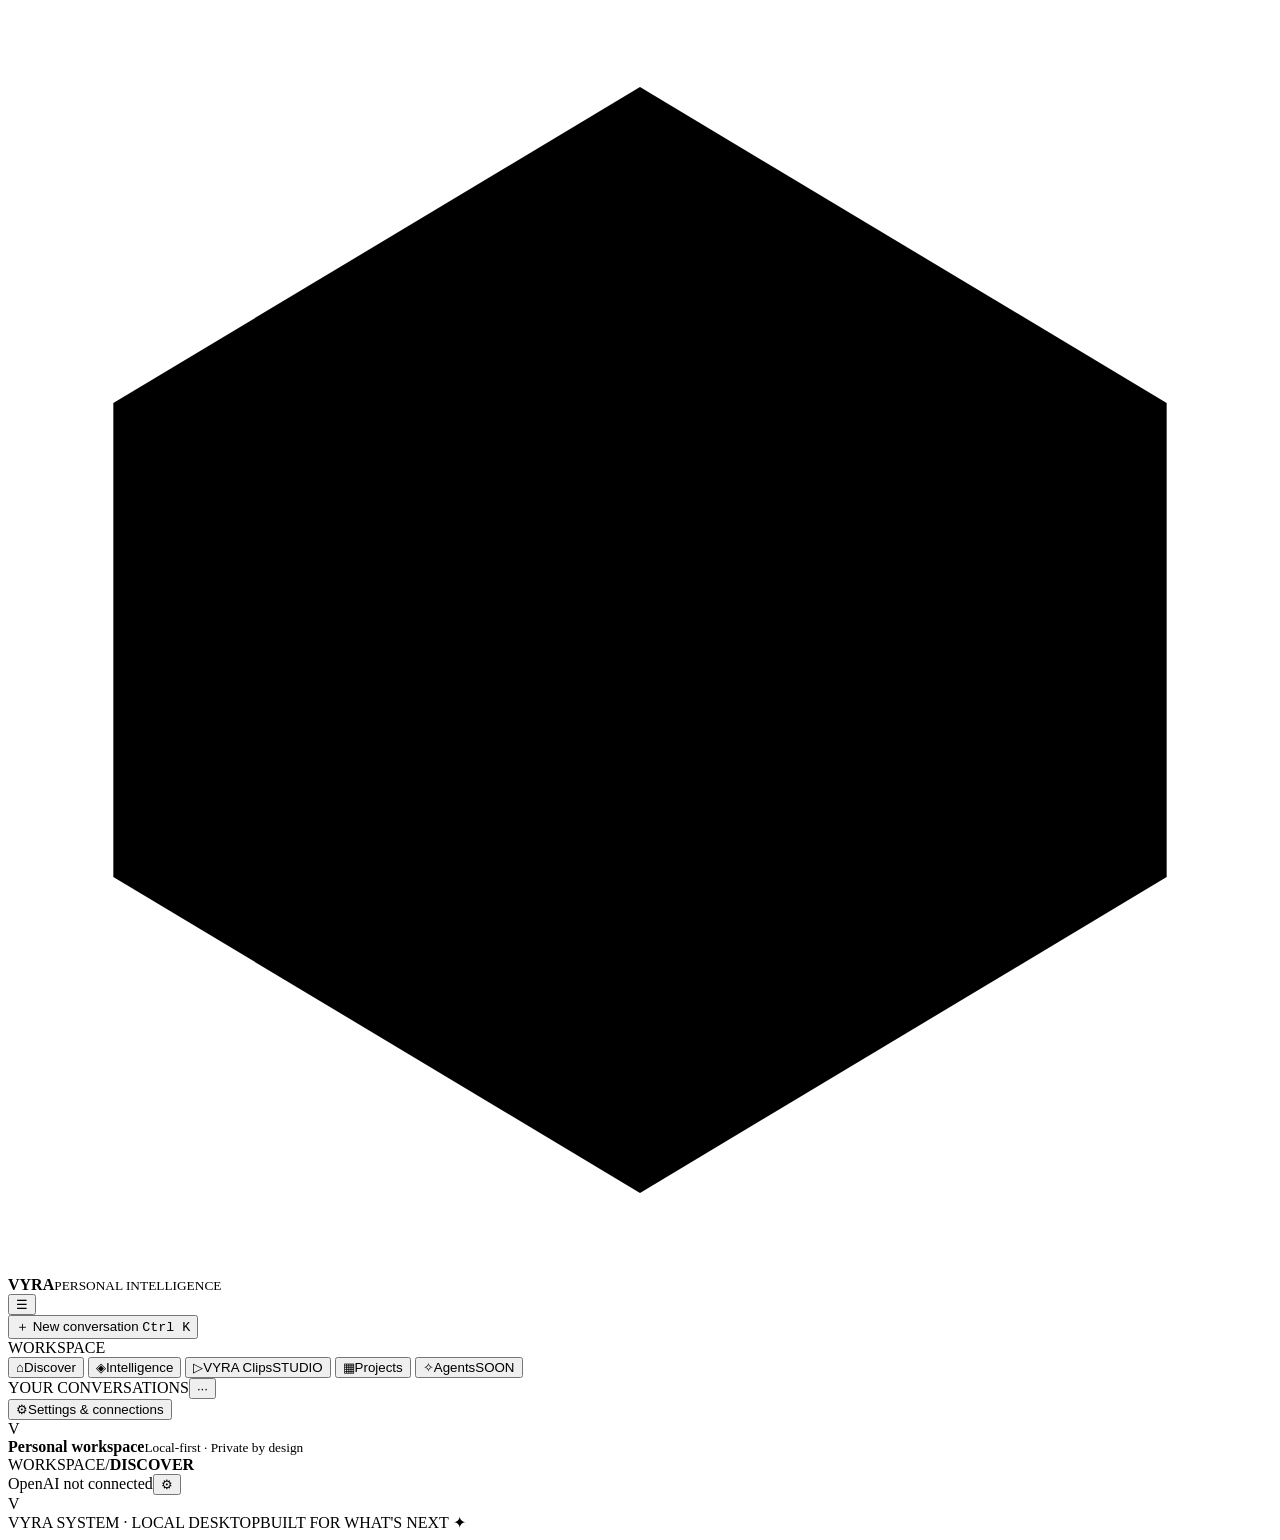
==== web/index.html @ 62887aff "Add files via upload" ====
<!DOCTYPE html>
<html lang="en"><head><meta charset="UTF-8"><meta name="viewport" content="width=device-width, initial-scale=1.0"><meta name="theme-color" content="#0c1018"><meta name="vyra-session" content="__VYRA_SESSION__"><title>VYRA — Your intelligence, your control</title><link rel="stylesheet" href="/styles.css"></head>
<body><div id="app" class="app">
<aside id="side" class="sidebar">
  <div class="brand-row"><div class="brand-mark"><svg viewBox="0 0 48 48"><path d="M24 3 44 15v18L24 45 4 33V15z"/><path d="m14 18 10 17 10-17"/><circle cx="24" cy="12" r="2"/></svg></div><div class="brand-lockup"><b>VYRA</b><small>PERSONAL INTELLIGENCE</small></div><button class="iconbtn collapse" id="collapse" aria-label="Toggle sidebar" title="Collapse sidebar">☰</button></div>
  <button class="new-chat" id="new-chat"><span class="plus">＋</span> New conversation <kbd>Ctrl K</kbd></button>
  <div class="nav-label">WORKSPACE</div>
  <nav class="primary-nav" aria-label="Main navigation">
  <button data-view="home" class="nav-item selected"><span class="ico">⌂</span><span>Discover</span></button>
  <button data-view="chat" class="nav-item"><span class="ico">◈</span><span>Intelligence</span><span class="nav-dot"></span></button>
  <button data-view="clips" class="nav-item"><span class="ico">▷</span><span>VYRA Clips</span><span class="nav-chip">STUDIO</span></button>
  <button data-view="projects" class="nav-item"><span class="ico">▦</span><span>Projects</span></button>
  <button data-view="agents" class="nav-item"><span class="ico">✧</span><span>Agents</span><span class="soon-label">SOON</span></button>
  </nav>
  <div class="section-head"><span class="nav-label">YOUR CONVERSATIONS</span><button id="clear-history" title="Clear history" class="tinybtn">···</button></div>
  <div id="history" class="history"></div>
  <div class="sidebar-bottom"><button data-view="settings" class="nav-item"><span class="ico">⚙</span><span>Settings & connections</span></button><div class="profile"><div class="avatar">V</div><div><strong>Personal workspace</strong><small>Local-first · Private by design</small></div><span class="online"></span></div></div>
</aside>
<div class="main-frame">
<header class="topbar"><div class="breadcrumbs"><span class="dim">WORKSPACE</span><span class="sep">/</span><b id="breadcrumb">DISCOVER</b></div><div class="top-actions"><span id="top-status" class="status-tag"><span class="status-led"></span> OpenAI not connected</span><button id="top-settings" class="top-icon" title="Settings">⚙</button><div class="top-avatar">V</div></div></header>
<main id="main" class="main-content"></main>
<footer class="bottom-bar"><span class="bottom-left"><span class="signal"></span> VYRA SYSTEM · <span id="runtime-label">LOCAL DESKTOP</span></span><span>BUILT FOR WHAT'S NEXT <span class="small-star">✦</span></span></footer>
</div>
</div>
<div id="toast" class="toast" role="status" aria-live="polite"></div>
<script src="/app.js" defer></script></body></html>
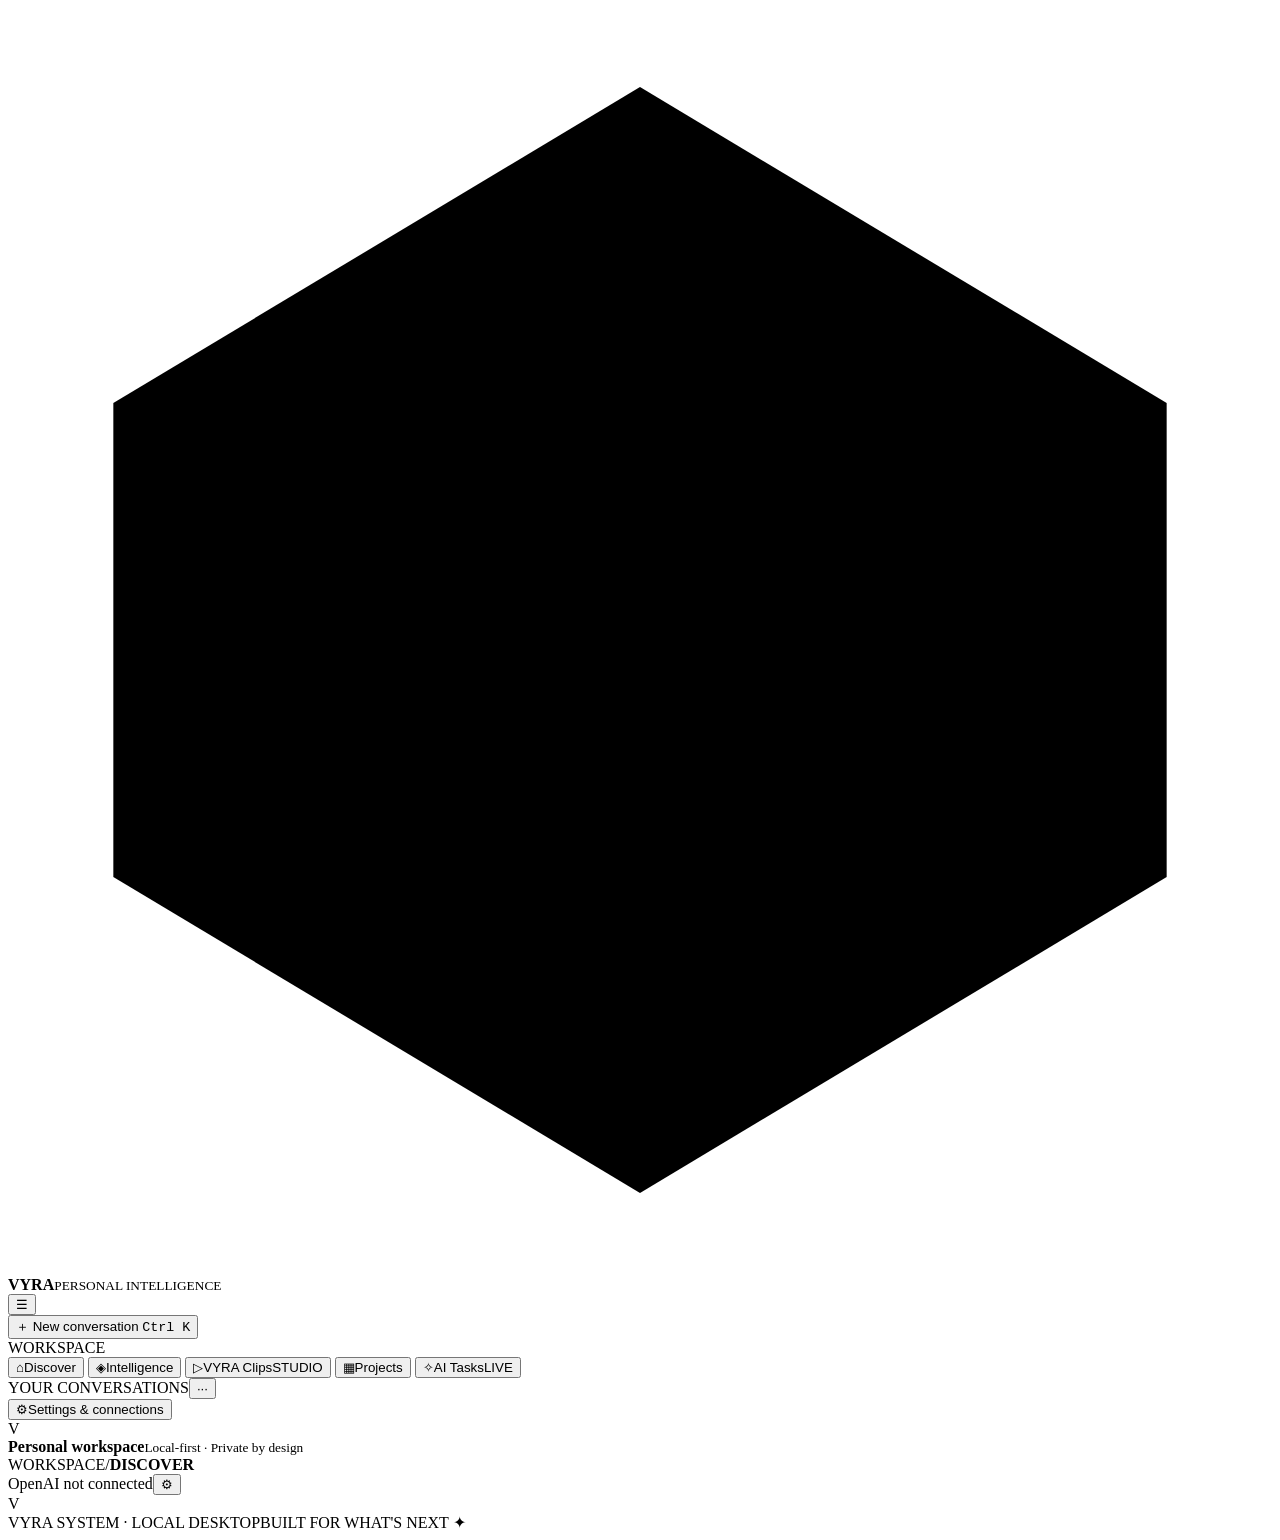
==== commit 7e007980: "Strengthen VYRA with voice captions, streaming AI and durable tasks" ====
--- a/web/index.html
+++ b/web/index.html
@@ -10,7 +10,7 @@
   <button data-view="chat" class="nav-item"><span class="ico">◈</span><span>Intelligence</span><span class="nav-dot"></span></button>
   <button data-view="clips" class="nav-item"><span class="ico">▷</span><span>VYRA Clips</span><span class="nav-chip">STUDIO</span></button>
   <button data-view="projects" class="nav-item"><span class="ico">▦</span><span>Projects</span></button>
-  <button data-view="agents" class="nav-item"><span class="ico">✧</span><span>Agents</span><span class="soon-label">SOON</span></button>
+  <button data-view="agents" class="nav-item"><span class="ico">✧</span><span>AI Tasks</span><span class="nav-chip">LIVE</span></button>
   </nav>
   <div class="section-head"><span class="nav-label">YOUR CONVERSATIONS</span><button id="clear-history" title="Clear history" class="tinybtn">···</button></div>
   <div id="history" class="history"></div>
@@ -23,4 +23,6 @@
 </div>
 </div>
 <div id="toast" class="toast" role="status" aria-live="polite"></div>
+<div id="voice-overlay" class="voice-overlay" hidden><div class="voice-overlay-head"><span id="voice-label">VYRA VOICE</span><div class="voice-wave"><i></i><i></i><i></i><i></i><i></i></div><button data-action="stop-voice" aria-label="Stop voice and close captions">×</button></div><div id="voice-caption" class="voice-caption" aria-live="polite"></div></div>
+<dialog id="task-dialog" class="task-dialog" aria-labelledby="task-dialog-title"></dialog>
 <script src="/app.js" defer></script></body></html>
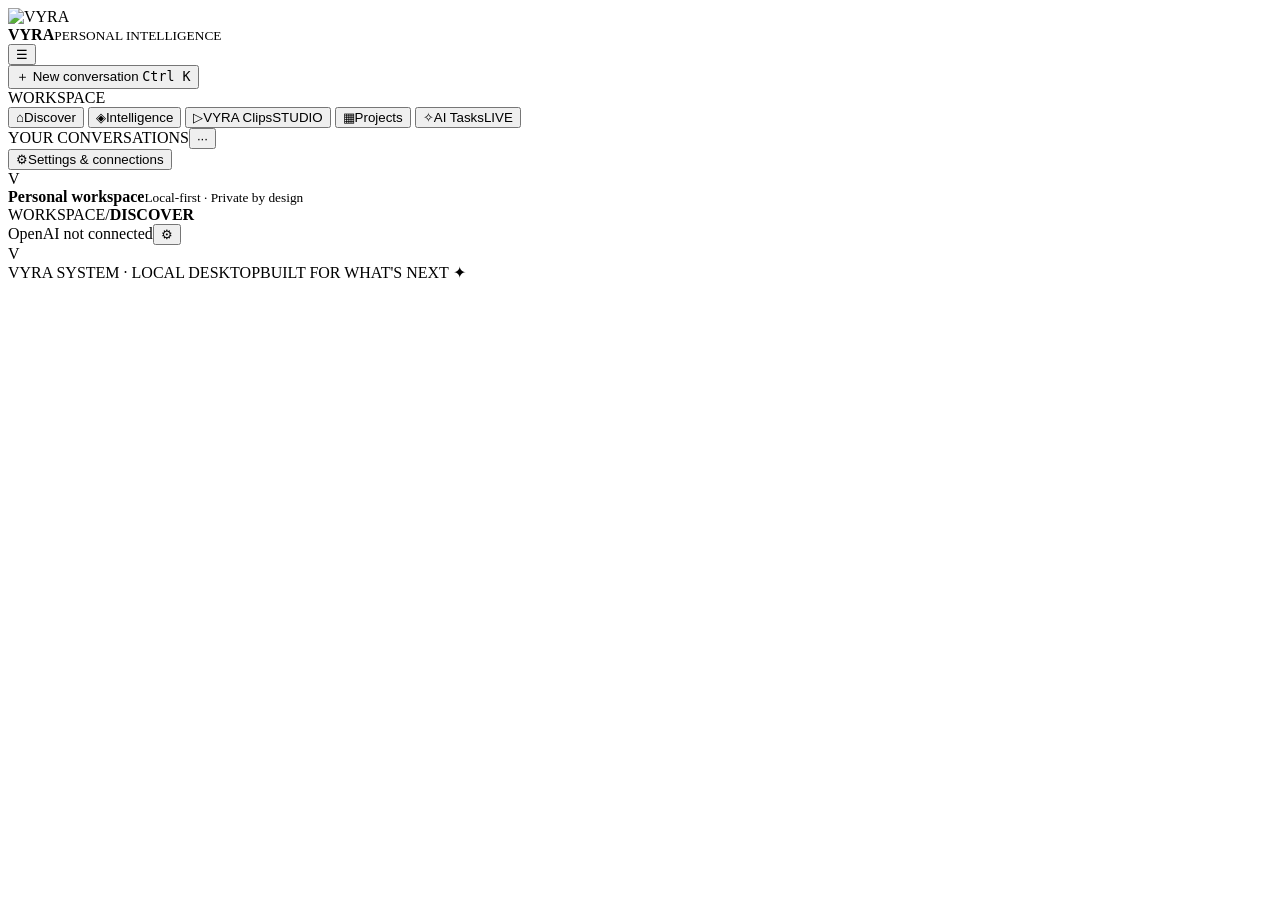
==== commit 30a55c51: "Add guided social connections, Facebook Reels and refined VYRA identity" ====
--- a/web/index.html
+++ b/web/index.html
@@ -1,8 +1,8 @@
 <!DOCTYPE html>
-<html lang="en"><head><meta charset="UTF-8"><meta name="viewport" content="width=device-width, initial-scale=1.0"><meta name="theme-color" content="#0c1018"><meta name="vyra-session" content="__VYRA_SESSION__"><title>VYRA — Your intelligence, your control</title><link rel="stylesheet" href="/styles.css"></head>
+<html lang="en"><head><meta charset="UTF-8"><meta name="viewport" content="width=device-width, initial-scale=1.0"><meta name="theme-color" content="#0c1018"><meta name="vyra-session" content="__VYRA_SESSION__"><title>VYRA — Your intelligence, your control</title><link rel="icon" href="/favicon.ico" sizes="16x16 32x32 48x48 64x64 128x128 256x256"><link rel="icon" href="/icon.svg" type="image/svg+xml"><link rel="apple-touch-icon" href="/icon.png"><link rel="stylesheet" href="/styles.css"></head>
 <body><div id="app" class="app">
 <aside id="side" class="sidebar">
-  <div class="brand-row"><div class="brand-mark"><svg viewBox="0 0 48 48"><path d="M24 3 44 15v18L24 45 4 33V15z"/><path d="m14 18 10 17 10-17"/><circle cx="24" cy="12" r="2"/></svg></div><div class="brand-lockup"><b>VYRA</b><small>PERSONAL INTELLIGENCE</small></div><button class="iconbtn collapse" id="collapse" aria-label="Toggle sidebar" title="Collapse sidebar">☰</button></div>
+  <div class="brand-row"><div class="brand-mark"><img src="/icon.svg" width="44" height="44" alt="VYRA"></div><div class="brand-lockup"><b>VYRA</b><small>PERSONAL INTELLIGENCE</small></div><button class="iconbtn collapse" id="collapse" aria-label="Toggle sidebar" title="Collapse sidebar">☰</button></div>
   <button class="new-chat" id="new-chat"><span class="plus">＋</span> New conversation <kbd>Ctrl K</kbd></button>
   <div class="nav-label">WORKSPACE</div>
   <nav class="primary-nav" aria-label="Main navigation">
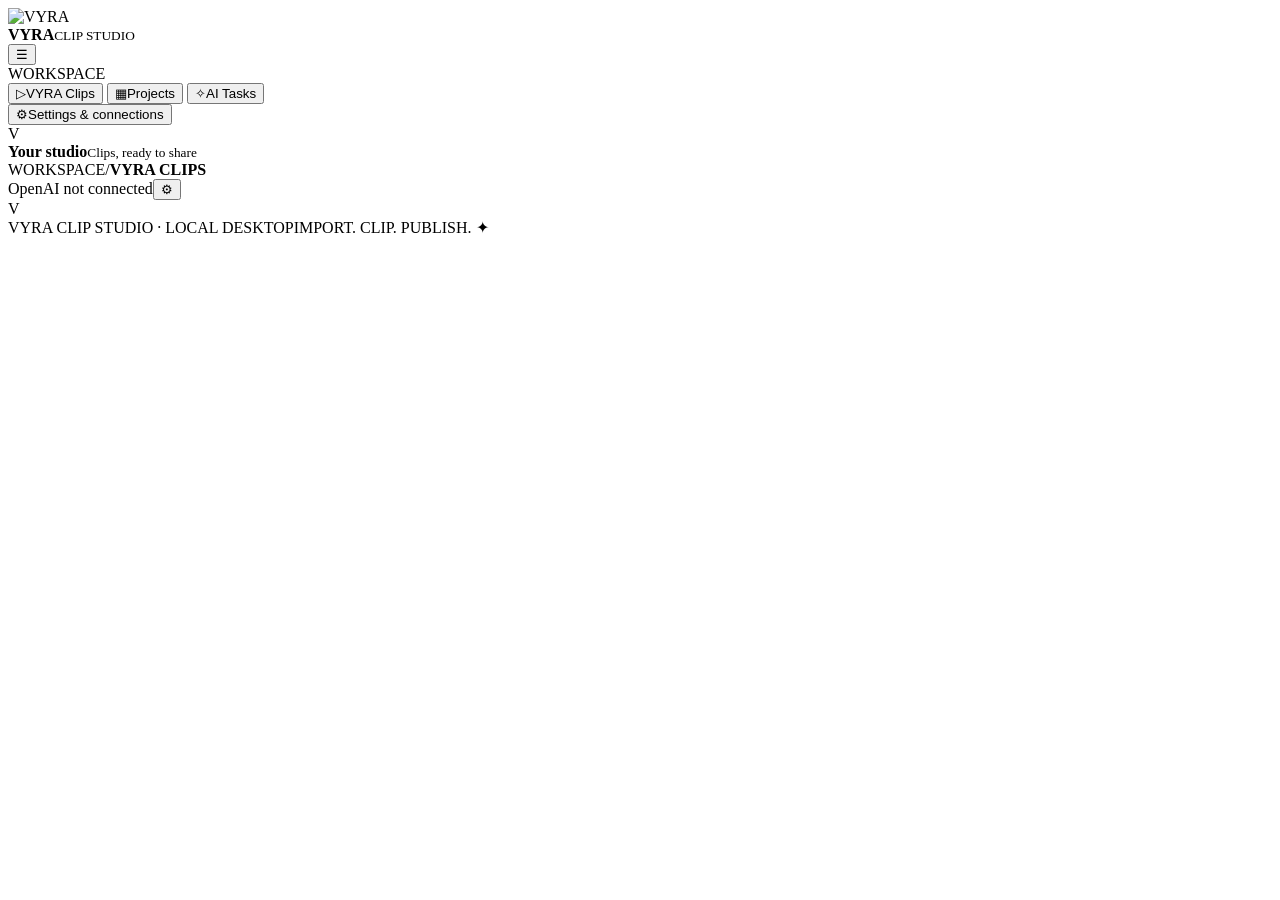
==== commit 67d575b7: "ff" ====
--- a/web/index.html
+++ b/web/index.html
@@ -1,25 +1,20 @@
 <!DOCTYPE html>
-<html lang="en"><head><meta charset="UTF-8"><meta name="viewport" content="width=device-width, initial-scale=1.0"><meta name="theme-color" content="#0c1018"><meta name="vyra-session" content="__VYRA_SESSION__"><title>VYRA — Your intelligence, your control</title><link rel="icon" href="/favicon.ico" sizes="16x16 32x32 48x48 64x64 128x128 256x256"><link rel="icon" href="/icon.svg" type="image/svg+xml"><link rel="apple-touch-icon" href="/icon.png"><link rel="stylesheet" href="/styles.css"></head>
+<html lang="en"><head><meta charset="UTF-8"><meta name="viewport" content="width=device-width, initial-scale=1.0"><meta name="theme-color" content="#101112"><meta name="vyra-session" content="__VYRA_SESSION__"><title>VYRA — Clip Studio</title><link rel="icon" href="/favicon.ico" sizes="16x16 32x32 48x48 64x64 128x128 256x256"><link rel="icon" href="/icon.svg" type="image/svg+xml"><link rel="apple-touch-icon" href="/icon.png"><link rel="stylesheet" href="/styles.css"><link rel="stylesheet" href="/studio.css"></head>
 <body><div id="app" class="app">
 <aside id="side" class="sidebar">
-  <div class="brand-row"><div class="brand-mark"><img src="/icon.svg" width="44" height="44" alt="VYRA"></div><div class="brand-lockup"><b>VYRA</b><small>PERSONAL INTELLIGENCE</small></div><button class="iconbtn collapse" id="collapse" aria-label="Toggle sidebar" title="Collapse sidebar">☰</button></div>
-  <button class="new-chat" id="new-chat"><span class="plus">＋</span> New conversation <kbd>Ctrl K</kbd></button>
+  <div class="brand-row"><div class="brand-mark"><img src="/icon.svg" width="44" height="44" alt="VYRA"></div><div class="brand-lockup"><b>VYRA</b><small>CLIP STUDIO</small></div><button class="iconbtn collapse" id="collapse" aria-label="Toggle sidebar" title="Collapse sidebar">☰</button></div>
   <div class="nav-label">WORKSPACE</div>
   <nav class="primary-nav" aria-label="Main navigation">
-  <button data-view="home" class="nav-item selected"><span class="ico">⌂</span><span>Discover</span></button>
-  <button data-view="chat" class="nav-item"><span class="ico">◈</span><span>Intelligence</span><span class="nav-dot"></span></button>
-  <button data-view="clips" class="nav-item"><span class="ico">▷</span><span>VYRA Clips</span><span class="nav-chip">STUDIO</span></button>
-  <button data-view="projects" class="nav-item"><span class="ico">▦</span><span>Projects</span></button>
-  <button data-view="agents" class="nav-item"><span class="ico">✧</span><span>AI Tasks</span><span class="nav-chip">LIVE</span></button>
+  <button data-view="clips" class="nav-item selected"><span class="ico" aria-hidden="true">▷</span><span>VYRA Clips</span></button>
+  <button data-view="projects" class="nav-item"><span class="ico" aria-hidden="true">▦</span><span>Projects</span></button>
+  <button data-view="agents" class="nav-item"><span class="ico" aria-hidden="true">✧</span><span>AI Tasks</span></button>
   </nav>
-  <div class="section-head"><span class="nav-label">YOUR CONVERSATIONS</span><button id="clear-history" title="Clear history" class="tinybtn">···</button></div>
-  <div id="history" class="history"></div>
-  <div class="sidebar-bottom"><button data-view="settings" class="nav-item"><span class="ico">⚙</span><span>Settings & connections</span></button><div class="profile"><div class="avatar">V</div><div><strong>Personal workspace</strong><small>Local-first · Private by design</small></div><span class="online"></span></div></div>
+  <div class="sidebar-bottom"><button data-view="settings" class="nav-item"><span class="ico" aria-hidden="true">⚙</span><span>Settings & connections</span></button><div class="profile"><div class="avatar">V</div><div><strong>Your studio</strong><small>Clips, ready to share</small></div><span class="online"></span></div></div>
 </aside>
 <div class="main-frame">
-<header class="topbar"><div class="breadcrumbs"><span class="dim">WORKSPACE</span><span class="sep">/</span><b id="breadcrumb">DISCOVER</b></div><div class="top-actions"><span id="top-status" class="status-tag"><span class="status-led"></span> OpenAI not connected</span><button id="top-settings" class="top-icon" title="Settings">⚙</button><div class="top-avatar">V</div></div></header>
+<header class="topbar"><div class="breadcrumbs"><span class="dim">WORKSPACE</span><span class="sep">/</span><b id="breadcrumb">VYRA CLIPS</b></div><div class="top-actions"><span id="top-status" class="status-tag"><span class="status-led"></span> OpenAI not connected</span><button id="top-settings" class="top-icon" title="Settings">⚙</button><div class="top-avatar">V</div></div></header>
 <main id="main" class="main-content"></main>
-<footer class="bottom-bar"><span class="bottom-left"><span class="signal"></span> VYRA SYSTEM · <span id="runtime-label">LOCAL DESKTOP</span></span><span>BUILT FOR WHAT'S NEXT <span class="small-star">✦</span></span></footer>
+<footer class="bottom-bar"><span class="bottom-left"><span class="signal"></span> VYRA CLIP STUDIO · <span id="runtime-label">LOCAL DESKTOP</span></span><span>IMPORT. CLIP. PUBLISH. <span class="small-star">✦</span></span></footer>
 </div>
 </div>
 <div id="toast" class="toast" role="status" aria-live="polite"></div>
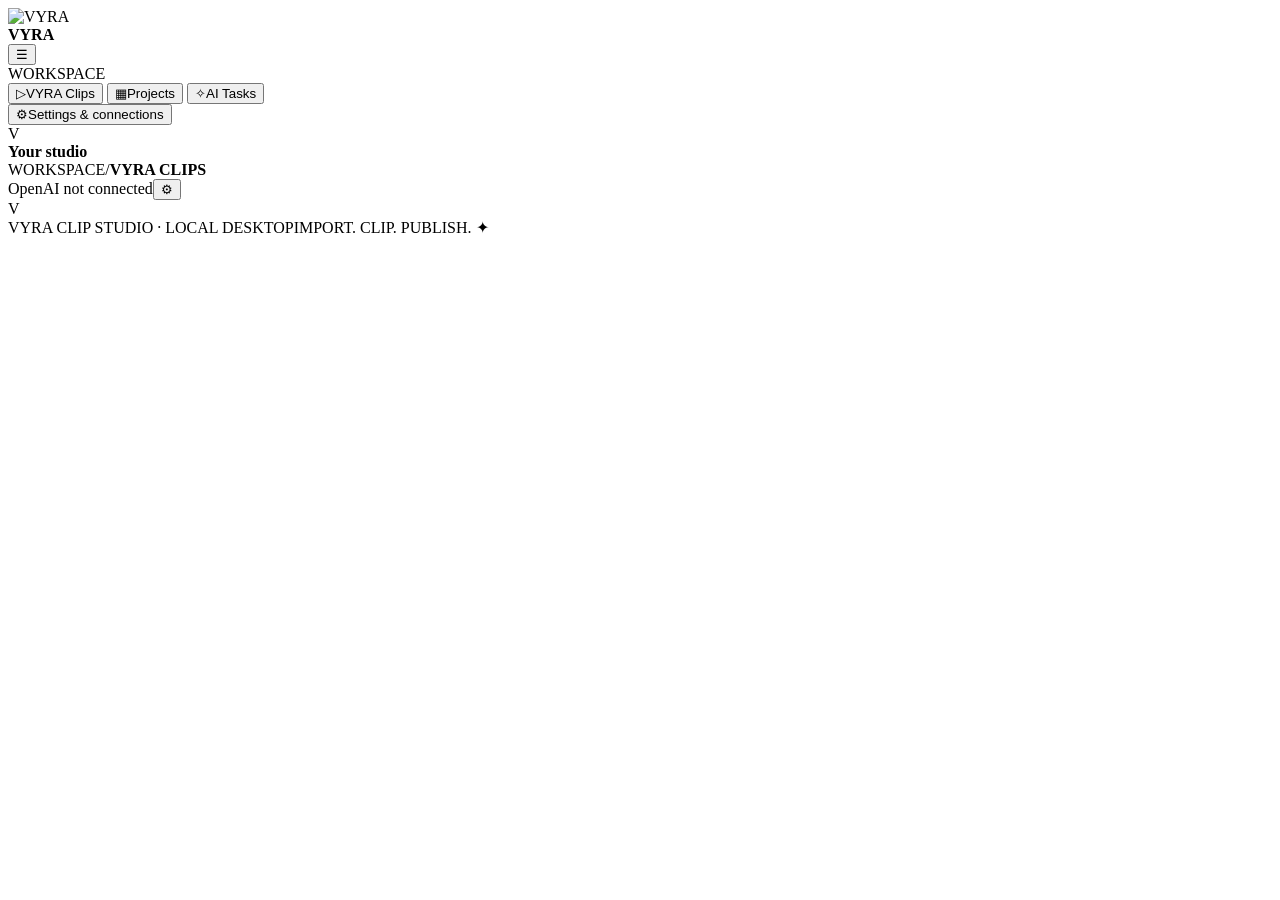
==== commit 68290422: "jj" ====
--- a/web/index.html
+++ b/web/index.html
@@ -1,15 +1,15 @@
 <!DOCTYPE html>
 <html lang="en"><head><meta charset="UTF-8"><meta name="viewport" content="width=device-width, initial-scale=1.0"><meta name="theme-color" content="#101112"><meta name="vyra-session" content="__VYRA_SESSION__"><title>VYRA — Clip Studio</title><link rel="icon" href="/favicon.ico" sizes="16x16 32x32 48x48 64x64 128x128 256x256"><link rel="icon" href="/icon.svg" type="image/svg+xml"><link rel="apple-touch-icon" href="/icon.png"><link rel="stylesheet" href="/styles.css"><link rel="stylesheet" href="/studio.css"></head>
-<body><div id="app" class="app">
+<body><div id="window-chrome" hidden><div id="window-drag" aria-hidden="true"></div><div class="window-buttons"><button type="button" data-window="minimize" aria-label="Minimize window">−</button><button type="button" data-window="maximize" aria-label="Maximize or restore window">□</button><button type="button" data-window="close" aria-label="Close window">×</button></div></div><div id="app" class="app">
 <aside id="side" class="sidebar">
-  <div class="brand-row"><div class="brand-mark"><img src="/icon.svg" width="44" height="44" alt="VYRA"></div><div class="brand-lockup"><b>VYRA</b><small>CLIP STUDIO</small></div><button class="iconbtn collapse" id="collapse" aria-label="Toggle sidebar" title="Collapse sidebar">☰</button></div>
+  <div class="brand-row"><div class="brand-mark"><img src="/icon.svg" width="44" height="44" alt="VYRA"></div><div class="brand-lockup"><b>VYRA</b></div><button class="iconbtn collapse" id="collapse" aria-label="Toggle sidebar" title="Toggle sidebar" aria-expanded="true">☰</button></div>
   <div class="nav-label">WORKSPACE</div>
   <nav class="primary-nav" aria-label="Main navigation">
   <button data-view="clips" class="nav-item selected"><span class="ico" aria-hidden="true">▷</span><span>VYRA Clips</span></button>
   <button data-view="projects" class="nav-item"><span class="ico" aria-hidden="true">▦</span><span>Projects</span></button>
   <button data-view="agents" class="nav-item"><span class="ico" aria-hidden="true">✧</span><span>AI Tasks</span></button>
   </nav>
-  <div class="sidebar-bottom"><button data-view="settings" class="nav-item"><span class="ico" aria-hidden="true">⚙</span><span>Settings & connections</span></button><div class="profile"><div class="avatar">V</div><div><strong>Your studio</strong><small>Clips, ready to share</small></div><span class="online"></span></div></div>
+  <div class="sidebar-bottom"><button data-view="settings" class="nav-item"><span class="ico" aria-hidden="true">⚙</span><span>Settings & connections</span></button><div class="profile"><div class="avatar">V</div><div><strong>Your studio</strong></div><span class="online"></span></div></div>
 </aside>
 <div class="main-frame">
 <header class="topbar"><div class="breadcrumbs"><span class="dim">WORKSPACE</span><span class="sep">/</span><b id="breadcrumb">VYRA CLIPS</b></div><div class="top-actions"><span id="top-status" class="status-tag"><span class="status-led"></span> OpenAI not connected</span><button id="top-settings" class="top-icon" title="Settings">⚙</button><div class="top-avatar">V</div></div></header>
